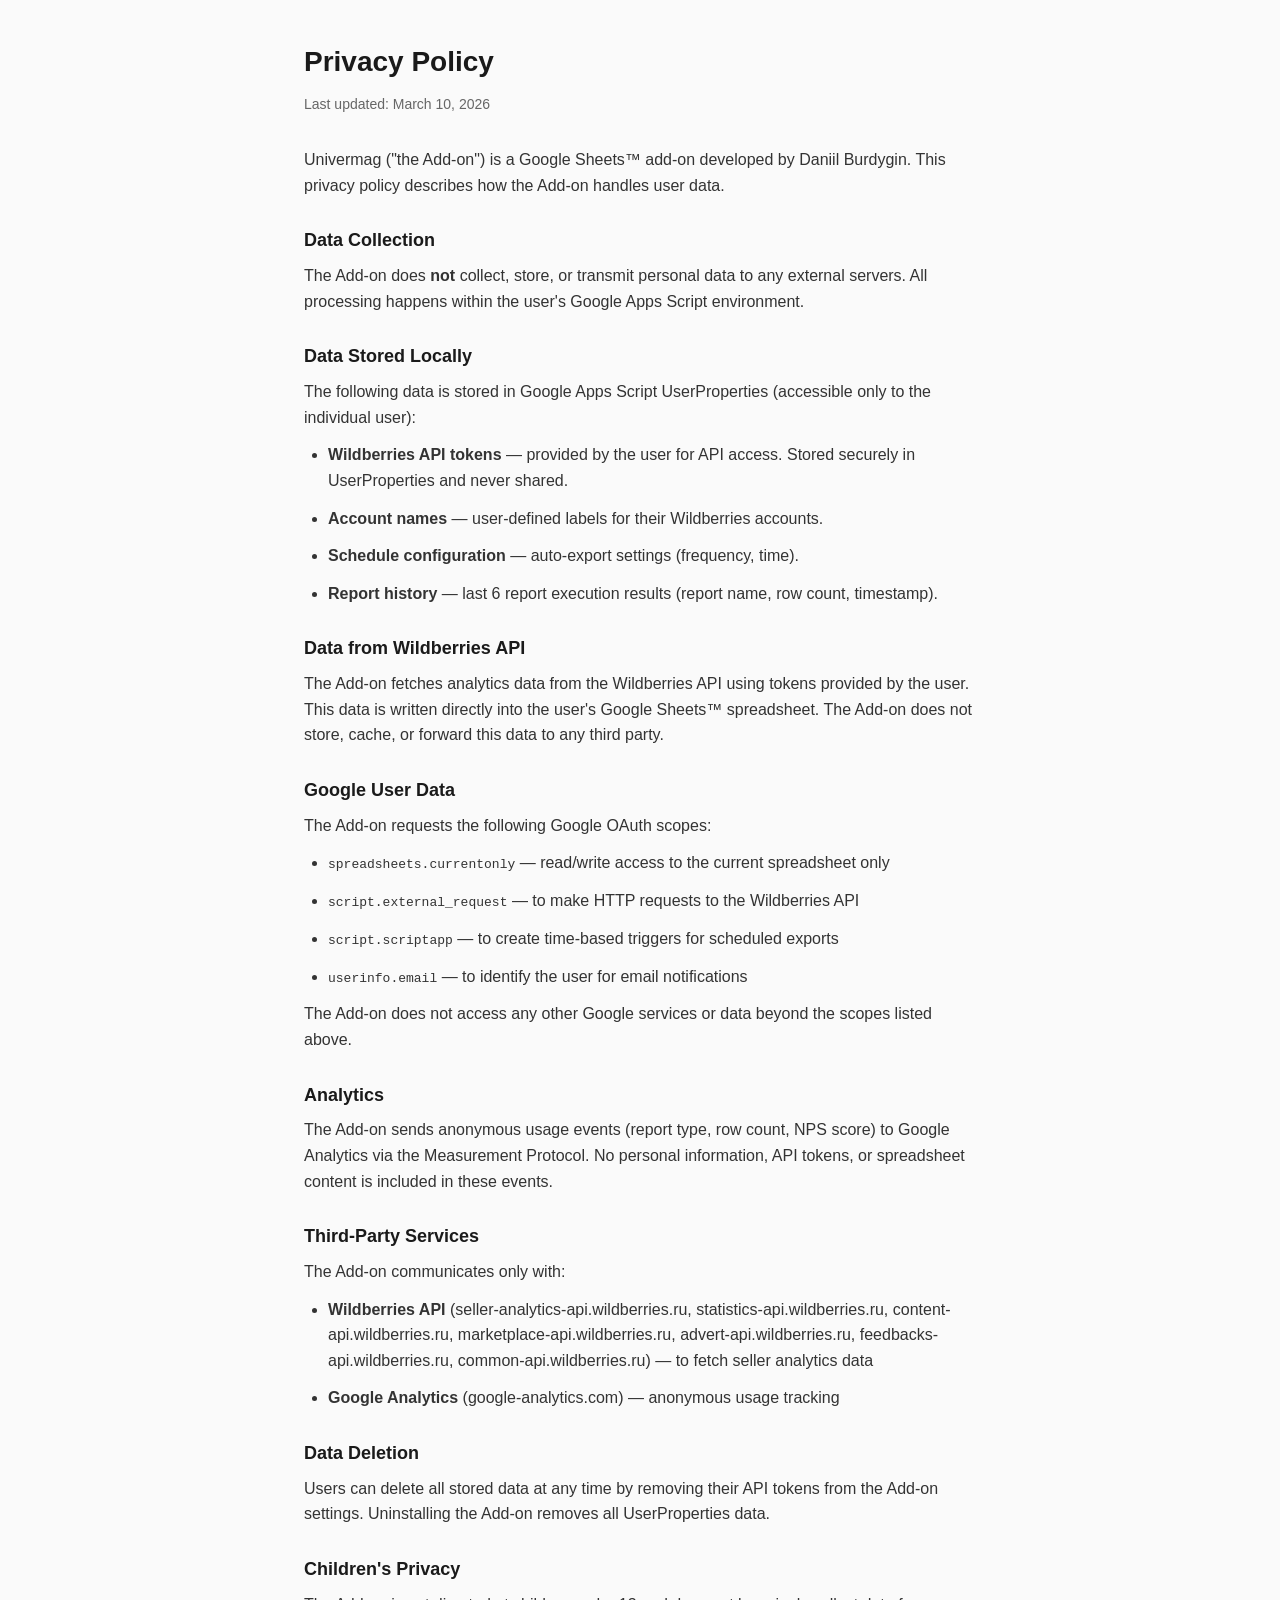
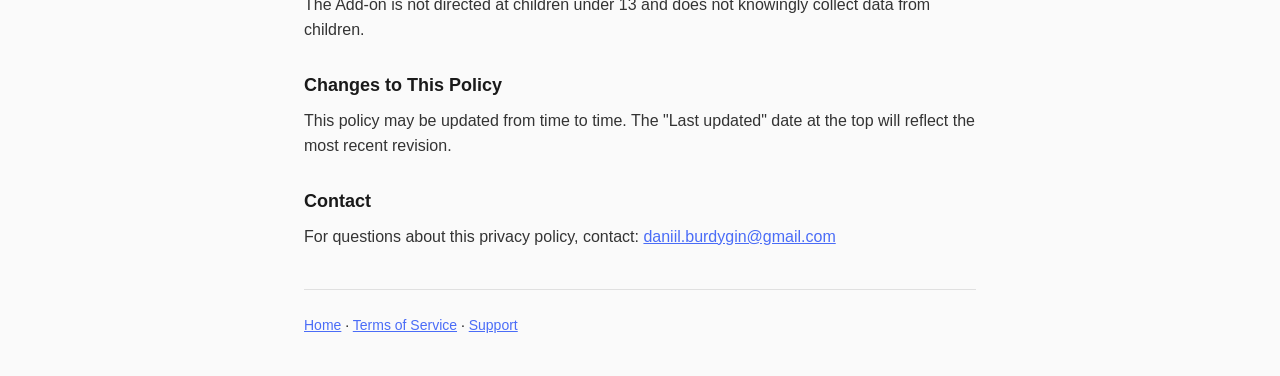
==== privacy.html @ 5c8b212e "Initial site: home, privacy policy, terms of service, support" ====
<!DOCTYPE html>
<html lang="en">
<head>
  <meta charset="UTF-8">
  <meta name="viewport" content="width=device-width, initial-scale=1.0">
  <title>Privacy Policy — Univermag</title>
  <style>
    * { box-sizing: border-box; margin: 0; padding: 0; }
    body { font-family: -apple-system, BlinkMacSystemFont, 'Segoe UI', Roboto, sans-serif; color: #1a1a1a; line-height: 1.6; background: #fafafa; }
    .container { max-width: 720px; margin: 0 auto; padding: 40px 24px; }
    h1 { font-size: 28px; margin-bottom: 8px; }
    h2 { font-size: 18px; margin-top: 28px; margin-bottom: 8px; }
    p, li { margin-bottom: 12px; color: #333; }
    ul { padding-left: 24px; }
    a { color: #4a6cf7; }
    .updated { color: #666; font-size: 14px; margin-bottom: 32px; }
    nav { margin-top: 40px; padding-top: 24px; border-top: 1px solid #e0e0e0; font-size: 14px; }
  </style>
</head>
<body>
  <div class="container">
    <h1>Privacy Policy</h1>
    <p class="updated">Last updated: March 10, 2026</p>

    <p>Univermag ("the Add-on") is a Google Sheets&#8482; add-on developed by Daniil Burdygin. This privacy policy describes how the Add-on handles user data.</p>

    <h2>Data Collection</h2>
    <p>The Add-on does <strong>not</strong> collect, store, or transmit personal data to any external servers. All processing happens within the user's Google Apps Script environment.</p>

    <h2>Data Stored Locally</h2>
    <p>The following data is stored in Google Apps Script UserProperties (accessible only to the individual user):</p>
    <ul>
      <li><strong>Wildberries API tokens</strong> — provided by the user for API access. Stored securely in UserProperties and never shared.</li>
      <li><strong>Account names</strong> — user-defined labels for their Wildberries accounts.</li>
      <li><strong>Schedule configuration</strong> — auto-export settings (frequency, time).</li>
      <li><strong>Report history</strong> — last 6 report execution results (report name, row count, timestamp).</li>
    </ul>

    <h2>Data from Wildberries API</h2>
    <p>The Add-on fetches analytics data from the Wildberries API using tokens provided by the user. This data is written directly into the user's Google Sheets&#8482; spreadsheet. The Add-on does not store, cache, or forward this data to any third party.</p>

    <h2>Google User Data</h2>
    <p>The Add-on requests the following Google OAuth scopes:</p>
    <ul>
      <li><code>spreadsheets.currentonly</code> — read/write access to the current spreadsheet only</li>
      <li><code>script.external_request</code> — to make HTTP requests to the Wildberries API</li>
      <li><code>script.scriptapp</code> — to create time-based triggers for scheduled exports</li>
      <li><code>userinfo.email</code> — to identify the user for email notifications</li>
    </ul>
    <p>The Add-on does not access any other Google services or data beyond the scopes listed above.</p>

    <h2>Analytics</h2>
    <p>The Add-on sends anonymous usage events (report type, row count, NPS score) to Google Analytics via the Measurement Protocol. No personal information, API tokens, or spreadsheet content is included in these events.</p>

    <h2>Third-Party Services</h2>
    <p>The Add-on communicates only with:</p>
    <ul>
      <li><strong>Wildberries API</strong> (seller-analytics-api.wildberries.ru, statistics-api.wildberries.ru, content-api.wildberries.ru, marketplace-api.wildberries.ru, advert-api.wildberries.ru, feedbacks-api.wildberries.ru, common-api.wildberries.ru) — to fetch seller analytics data</li>
      <li><strong>Google Analytics</strong> (google-analytics.com) — anonymous usage tracking</li>
    </ul>

    <h2>Data Deletion</h2>
    <p>Users can delete all stored data at any time by removing their API tokens from the Add-on settings. Uninstalling the Add-on removes all UserProperties data.</p>

    <h2>Children's Privacy</h2>
    <p>The Add-on is not directed at children under 13 and does not knowingly collect data from children.</p>

    <h2>Changes to This Policy</h2>
    <p>This policy may be updated from time to time. The "Last updated" date at the top will reflect the most recent revision.</p>

    <h2>Contact</h2>
    <p>For questions about this privacy policy, contact: <a href="mailto:daniil.burdygin@gmail.com">daniil.burdygin@gmail.com</a></p>

    <nav>
      <a href="index.html">Home</a> &middot;
      <a href="terms.html">Terms of Service</a> &middot;
      <a href="support.html">Support</a>
    </nav>
  </div>
</body>
</html>
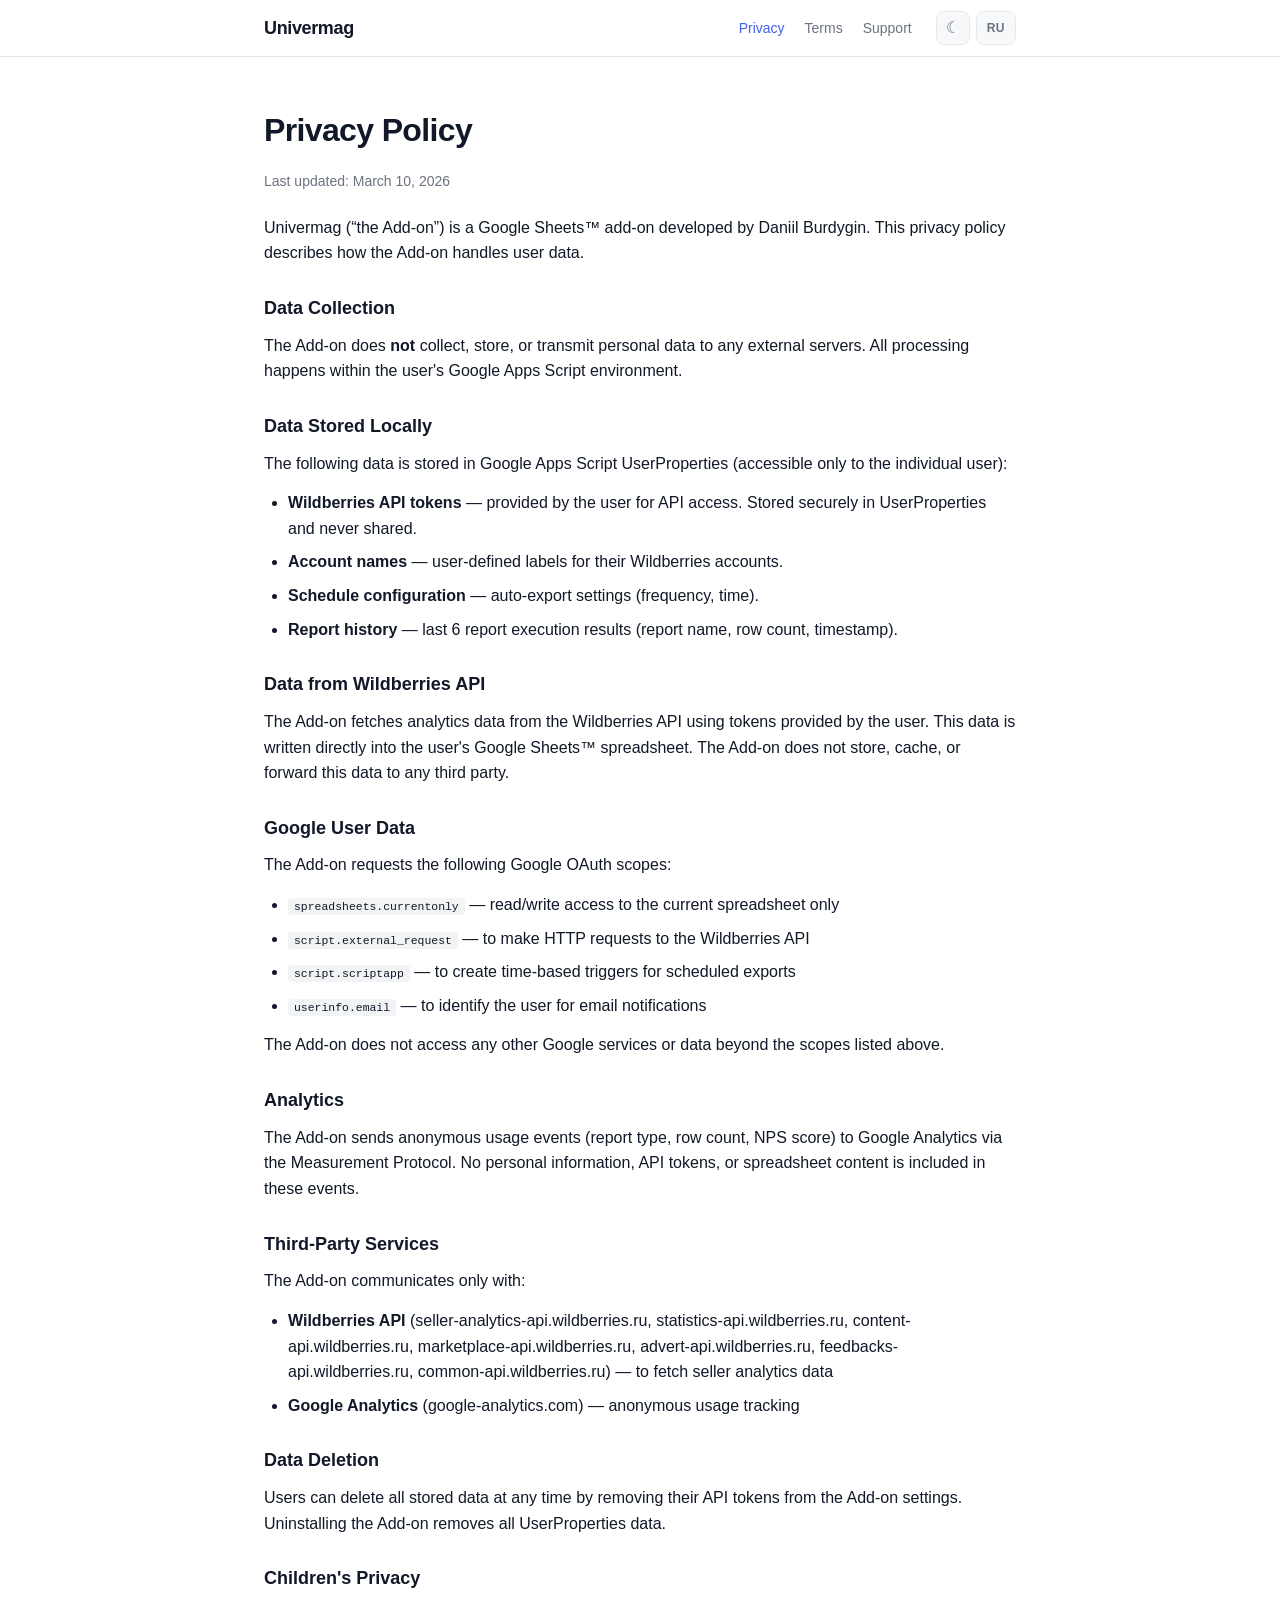
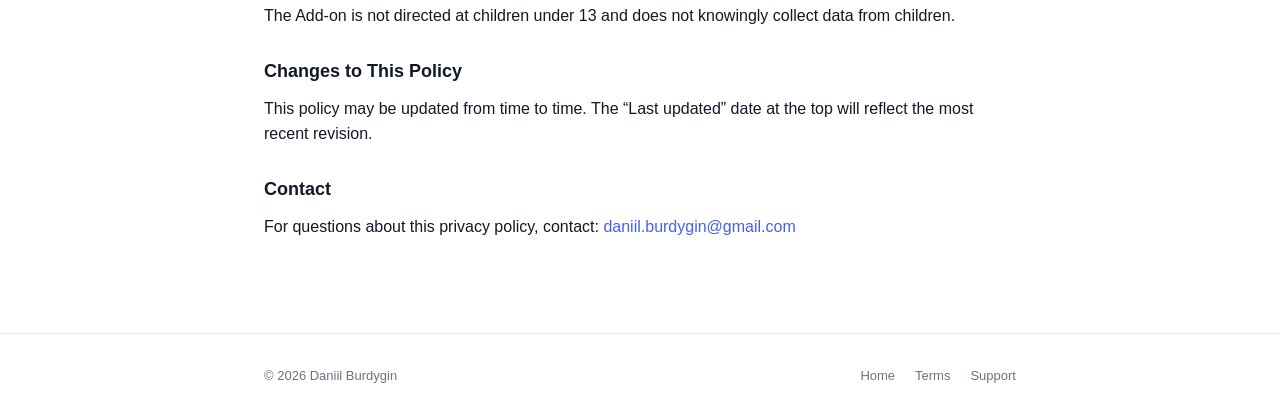
==== commit 47eb97e2: "Redesign: bilingual site with dark/light theme - New shared CSS with light/dark theme via CSS custom" ====
--- a/privacy.html
+++ b/privacy.html
@@ -1,81 +1,136 @@
 <!DOCTYPE html>
-<html lang="en">
+<html lang="ru" data-lang="ru" data-theme="light">
 <head>
   <meta charset="UTF-8">
   <meta name="viewport" content="width=device-width, initial-scale=1.0">
   <title>Privacy Policy — Univermag</title>
-  <style>
-    * { box-sizing: border-box; margin: 0; padding: 0; }
-    body { font-family: -apple-system, BlinkMacSystemFont, 'Segoe UI', Roboto, sans-serif; color: #1a1a1a; line-height: 1.6; background: #fafafa; }
-    .container { max-width: 720px; margin: 0 auto; padding: 40px 24px; }
-    h1 { font-size: 28px; margin-bottom: 8px; }
-    h2 { font-size: 18px; margin-top: 28px; margin-bottom: 8px; }
-    p, li { margin-bottom: 12px; color: #333; }
-    ul { padding-left: 24px; }
-    a { color: #4a6cf7; }
-    .updated { color: #666; font-size: 14px; margin-bottom: 32px; }
-    nav { margin-top: 40px; padding-top: 24px; border-top: 1px solid #e0e0e0; font-size: 14px; }
-  </style>
+  <script>(function(){var d=document.documentElement,t=localStorage.getItem('uvm-theme');if(!t&&window.matchMedia('(prefers-color-scheme:dark)').matches)t='dark';if(t)d.setAttribute('data-theme',t);var l=localStorage.getItem('uvm-lang');if(!l)l=navigator.language&&navigator.language.startsWith('ru')?'ru':'en';d.setAttribute('data-lang',l);d.lang=l})()</script>
+  <link rel="stylesheet" href="style.css">
 </head>
 <body>
-  <div class="container">
-    <h1>Privacy Policy</h1>
-    <p class="updated">Last updated: March 10, 2026</p>
+  <header class="header">
+    <div class="container header-inner">
+      <a href="index.html" class="logo">Univermag</a>
+      <nav class="nav">
+        <a href="privacy.html" aria-current="page"><span class="ru">Конфиденциальность</span><span class="en">Privacy</span></a>
+        <a href="terms.html"><span class="ru">Условия</span><span class="en">Terms</span></a>
+        <a href="support.html"><span class="ru">Поддержка</span><span class="en">Support</span></a>
+      </nav>
+      <div class="controls">
+        <button class="ctrl-btn" onclick="toggleTheme()" aria-label="Toggle theme"><span id="themeIcon">&#x263E;</span></button>
+        <button class="ctrl-btn lang-btn" id="langToggle" onclick="toggleLang()">EN</button>
+      </div>
+    </div>
+  </header>
 
-    <p>Univermag ("the Add-on") is a Google Sheets&#8482; add-on developed by Daniil Burdygin. This privacy policy describes how the Add-on handles user data.</p>
+  <main class="container">
+    <div class="page-header">
+      <h1><span class="ru">Политика конфиденциальности</span><span class="en">Privacy Policy</span></h1>
+      <p class="meta">
+        <span class="ru">Последнее обновление: 10 марта 2026</span>
+        <span class="en">Last updated: March 10, 2026</span>
+      </p>
+    </div>
 
-    <h2>Data Collection</h2>
-    <p>The Add-on does <strong>not</strong> collect, store, or transmit personal data to any external servers. All processing happens within the user's Google Apps Script environment.</p>
+    <div class="content">
+      <p>
+        <span class="ru">Univermag (&laquo;Расширение&raquo;) &mdash; это расширение Google Sheets&#8482;, разработанное Daniil Burdygin. Настоящая политика конфиденциальности описывает, как Расширение обрабатывает данные пользователей.</span>
+        <span class="en">Univermag (&ldquo;the Add-on&rdquo;) is a Google Sheets&#8482; add-on developed by Daniil Burdygin. This privacy policy describes how the Add-on handles user data.</span>
+      </p>
 
-    <h2>Data Stored Locally</h2>
-    <p>The following data is stored in Google Apps Script UserProperties (accessible only to the individual user):</p>
-    <ul>
-      <li><strong>Wildberries API tokens</strong> — provided by the user for API access. Stored securely in UserProperties and never shared.</li>
-      <li><strong>Account names</strong> — user-defined labels for their Wildberries accounts.</li>
-      <li><strong>Schedule configuration</strong> — auto-export settings (frequency, time).</li>
-      <li><strong>Report history</strong> — last 6 report execution results (report name, row count, timestamp).</li>
-    </ul>
+      <h2><span class="ru">Сбор данных</span><span class="en">Data Collection</span></h2>
+      <p>
+        <span class="ru">Расширение <strong>не</strong> собирает, не хранит и не передаёт персональные данные на внешние серверы. Вся обработка происходит в среде Google Apps Script пользователя.</span>
+        <span class="en">The Add-on does <strong>not</strong> collect, store, or transmit personal data to any external servers. All processing happens within the user's Google Apps Script environment.</span>
+      </p>
 
-    <h2>Data from Wildberries API</h2>
-    <p>The Add-on fetches analytics data from the Wildberries API using tokens provided by the user. This data is written directly into the user's Google Sheets&#8482; spreadsheet. The Add-on does not store, cache, or forward this data to any third party.</p>
+      <h2><span class="ru">Данные, хранящиеся локально</span><span class="en">Data Stored Locally</span></h2>
+      <p>
+        <span class="ru">Следующие данные хранятся в Google Apps Script UserProperties (доступны только конкретному пользователю):</span>
+        <span class="en">The following data is stored in Google Apps Script UserProperties (accessible only to the individual user):</span>
+      </p>
+      <ul>
+        <li><strong><span class="ru">API-токены Wildberries</span><span class="en">Wildberries API tokens</span></strong> — <span class="ru">предоставленные пользователем для доступа к API. Хранятся в UserProperties и никогда не передаются третьим лицам.</span><span class="en">provided by the user for API access. Stored securely in UserProperties and never shared.</span></li>
+        <li><strong><span class="ru">Названия аккаунтов</span><span class="en">Account names</span></strong> — <span class="ru">пользовательские метки для аккаунтов Wildberries.</span><span class="en">user-defined labels for their Wildberries accounts.</span></li>
+        <li><strong><span class="ru">Настройки расписания</span><span class="en">Schedule configuration</span></strong> — <span class="ru">параметры автовыгрузки (частота, время).</span><span class="en">auto-export settings (frequency, time).</span></li>
+        <li><strong><span class="ru">История отчётов</span><span class="en">Report history</span></strong> — <span class="ru">последние 6 результатов выгрузки (название, количество строк, время).</span><span class="en">last 6 report execution results (report name, row count, timestamp).</span></li>
+      </ul>
 
-    <h2>Google User Data</h2>
-    <p>The Add-on requests the following Google OAuth scopes:</p>
-    <ul>
-      <li><code>spreadsheets.currentonly</code> — read/write access to the current spreadsheet only</li>
-      <li><code>script.external_request</code> — to make HTTP requests to the Wildberries API</li>
-      <li><code>script.scriptapp</code> — to create time-based triggers for scheduled exports</li>
-      <li><code>userinfo.email</code> — to identify the user for email notifications</li>
-    </ul>
-    <p>The Add-on does not access any other Google services or data beyond the scopes listed above.</p>
+      <h2><span class="ru">Данные из Wildberries API</span><span class="en">Data from Wildberries API</span></h2>
+      <p>
+        <span class="ru">Расширение получает аналитические данные из Wildberries API с помощью токенов, предоставленных пользователем. Эти данные записываются непосредственно в таблицу Google Sheets&#8482; пользователя. Расширение не хранит, не кэширует и не пересылает эти данные третьим лицам.</span>
+        <span class="en">The Add-on fetches analytics data from the Wildberries API using tokens provided by the user. This data is written directly into the user's Google Sheets&#8482; spreadsheet. The Add-on does not store, cache, or forward this data to any third party.</span>
+      </p>
 
-    <h2>Analytics</h2>
-    <p>The Add-on sends anonymous usage events (report type, row count, NPS score) to Google Analytics via the Measurement Protocol. No personal information, API tokens, or spreadsheet content is included in these events.</p>
+      <h2><span class="ru">Данные Google-аккаунта</span><span class="en">Google User Data</span></h2>
+      <p>
+        <span class="ru">Расширение запрашивает следующие OAuth-разрешения Google:</span>
+        <span class="en">The Add-on requests the following Google OAuth scopes:</span>
+      </p>
+      <ul>
+        <li><code>spreadsheets.currentonly</code> — <span class="ru">чтение/запись только в текущей таблице</span><span class="en">read/write access to the current spreadsheet only</span></li>
+        <li><code>script.external_request</code> — <span class="ru">HTTP-запросы к Wildberries API</span><span class="en">to make HTTP requests to the Wildberries API</span></li>
+        <li><code>script.scriptapp</code> — <span class="ru">создание триггеров для автовыгрузки по расписанию</span><span class="en">to create time-based triggers for scheduled exports</span></li>
+        <li><code>userinfo.email</code> — <span class="ru">идентификация пользователя для email-уведомлений</span><span class="en">to identify the user for email notifications</span></li>
+      </ul>
+      <p>
+        <span class="ru">Расширение не обращается к другим сервисам или данным Google, кроме перечисленных выше.</span>
+        <span class="en">The Add-on does not access any other Google services or data beyond the scopes listed above.</span>
+      </p>
 
-    <h2>Third-Party Services</h2>
-    <p>The Add-on communicates only with:</p>
-    <ul>
-      <li><strong>Wildberries API</strong> (seller-analytics-api.wildberries.ru, statistics-api.wildberries.ru, content-api.wildberries.ru, marketplace-api.wildberries.ru, advert-api.wildberries.ru, feedbacks-api.wildberries.ru, common-api.wildberries.ru) — to fetch seller analytics data</li>
-      <li><strong>Google Analytics</strong> (google-analytics.com) — anonymous usage tracking</li>
-    </ul>
+      <h2><span class="ru">Аналитика</span><span class="en">Analytics</span></h2>
+      <p>
+        <span class="ru">Расширение отправляет анонимные события использования (тип отчёта, количество строк, NPS-оценка) в Google Analytics через Measurement Protocol. Персональные данные, API-токены и содержимое таблицы не включаются в эти события.</span>
+        <span class="en">The Add-on sends anonymous usage events (report type, row count, NPS score) to Google Analytics via the Measurement Protocol. No personal information, API tokens, or spreadsheet content is included in these events.</span>
+      </p>
 
-    <h2>Data Deletion</h2>
-    <p>Users can delete all stored data at any time by removing their API tokens from the Add-on settings. Uninstalling the Add-on removes all UserProperties data.</p>
+      <h2><span class="ru">Сторонние сервисы</span><span class="en">Third-Party Services</span></h2>
+      <p>
+        <span class="ru">Расширение взаимодействует только с:</span>
+        <span class="en">The Add-on communicates only with:</span>
+      </p>
+      <ul>
+        <li><strong>Wildberries API</strong> (seller-analytics-api.wildberries.ru, statistics-api.wildberries.ru, content-api.wildberries.ru, marketplace-api.wildberries.ru, advert-api.wildberries.ru, feedbacks-api.wildberries.ru, common-api.wildberries.ru) — <span class="ru">получение аналитических данных</span><span class="en">to fetch seller analytics data</span></li>
+        <li><strong>Google Analytics</strong> (google-analytics.com) — <span class="ru">анонимная аналитика использования</span><span class="en">anonymous usage tracking</span></li>
+      </ul>
 
-    <h2>Children's Privacy</h2>
-    <p>The Add-on is not directed at children under 13 and does not knowingly collect data from children.</p>
+      <h2><span class="ru">Удаление данных</span><span class="en">Data Deletion</span></h2>
+      <p>
+        <span class="ru">Пользователь может удалить все сохранённые данные в любой момент, удалив свои API-токены в настройках расширения. При удалении расширения все данные UserProperties удаляются автоматически.</span>
+        <span class="en">Users can delete all stored data at any time by removing their API tokens from the Add-on settings. Uninstalling the Add-on removes all UserProperties data.</span>
+      </p>
 
-    <h2>Changes to This Policy</h2>
-    <p>This policy may be updated from time to time. The "Last updated" date at the top will reflect the most recent revision.</p>
+      <h2><span class="ru">Конфиденциальность детей</span><span class="en">Children's Privacy</span></h2>
+      <p>
+        <span class="ru">Расширение не предназначено для детей младше 13 лет и не собирает данные о детях.</span>
+        <span class="en">The Add-on is not directed at children under 13 and does not knowingly collect data from children.</span>
+      </p>
 
-    <h2>Contact</h2>
-    <p>For questions about this privacy policy, contact: <a href="mailto:daniil.burdygin@gmail.com">daniil.burdygin@gmail.com</a></p>
+      <h2><span class="ru">Изменения политики</span><span class="en">Changes to This Policy</span></h2>
+      <p>
+        <span class="ru">Настоящая политика может обновляться. Дата последнего обновления указана вверху страницы.</span>
+        <span class="en">This policy may be updated from time to time. The &ldquo;Last updated&rdquo; date at the top will reflect the most recent revision.</span>
+      </p>
 
-    <nav>
-      <a href="index.html">Home</a> &middot;
-      <a href="terms.html">Terms of Service</a> &middot;
-      <a href="support.html">Support</a>
-    </nav>
-  </div>
+      <h2><span class="ru">Контакты</span><span class="en">Contact</span></h2>
+      <p>
+        <span class="ru">По вопросам конфиденциальности: <a href="mailto:daniil.burdygin@gmail.com">daniil.burdygin@gmail.com</a></span>
+        <span class="en">For questions about this privacy policy, contact: <a href="mailto:daniil.burdygin@gmail.com">daniil.burdygin@gmail.com</a></span>
+      </p>
+    </div>
+  </main>
+
+  <footer class="footer">
+    <div class="container footer-inner">
+      <span class="footer-copy">&copy; 2026 Daniil Burdygin</span>
+      <div class="footer-links">
+        <a href="index.html"><span class="ru">Главная</span><span class="en">Home</span></a>
+        <a href="terms.html"><span class="ru">Условия</span><span class="en">Terms</span></a>
+        <a href="support.html"><span class="ru">Поддержка</span><span class="en">Support</span></a>
+      </div>
+    </div>
+  </footer>
+
+  <script src="script.js"></script>
 </body>
 </html>
--- a/style.css
+++ b/style.css
@@ -0,0 +1,126 @@
+/* ===== Theme Variables ===== */
+:root {
+  --bg: #ffffff;
+  --bg-alt: #f7f8fa;
+  --surface: #ffffff;
+  --text: #111827;
+  --text-sec: #6b7280;
+  --accent: #4361ee;
+  --accent-hover: #3651d4;
+  --border: #e5e7eb;
+  --shadow-sm: 0 1px 2px rgba(0,0,0,0.05);
+  --shadow-md: 0 4px 12px rgba(0,0,0,0.08);
+  --header-bg: rgba(255,255,255,0.82);
+  --code-bg: #f1f3f5;
+  --radius: 10px;
+}
+[data-theme="dark"] {
+  --bg: #0f1117;
+  --bg-alt: #161822;
+  --surface: #1c1e2a;
+  --text: #e5e7eb;
+  --text-sec: #9ca3af;
+  --accent: #6381f5;
+  --accent-hover: #7b94f8;
+  --border: #2d303e;
+  --shadow-sm: 0 1px 2px rgba(0,0,0,0.2);
+  --shadow-md: 0 4px 12px rgba(0,0,0,0.3);
+  --header-bg: rgba(15,17,23,0.82);
+  --code-bg: #252538;
+}
+
+/* ===== Reset & Base ===== */
+*, *::before, *::after { box-sizing: border-box; }
+body { margin: 0; font-family: -apple-system, BlinkMacSystemFont, 'Segoe UI', Inter, Roboto, sans-serif; background: var(--bg); color: var(--text); line-height: 1.6; transition: background 0.25s, color 0.25s; -webkit-font-smoothing: antialiased; }
+a { color: var(--accent); text-decoration: none; transition: color 0.15s; }
+a:hover { color: var(--accent-hover); }
+img { max-width: 100%; }
+
+/* ===== Layout ===== */
+.container { max-width: 800px; margin: 0 auto; padding: 0 24px; }
+
+/* ===== Header ===== */
+.header { position: sticky; top: 0; z-index: 100; background: var(--header-bg); backdrop-filter: blur(12px); -webkit-backdrop-filter: blur(12px); border-bottom: 1px solid var(--border); transition: background 0.25s, border-color 0.25s; }
+.header-inner { display: flex; align-items: center; height: 56px; gap: 8px; }
+.logo { font-weight: 700; font-size: 18px; color: var(--text); text-decoration: none; letter-spacing: -0.02em; margin-right: auto; }
+.logo:hover { color: var(--accent); }
+.nav { display: flex; gap: 20px; }
+.nav a { font-size: 14px; color: var(--text-sec); text-decoration: none; transition: color 0.15s; }
+.nav a:hover, .nav a[aria-current="page"] { color: var(--accent); }
+.controls { display: flex; gap: 6px; margin-left: 16px; }
+.ctrl-btn { display: inline-flex; align-items: center; justify-content: center; width: 34px; height: 34px; background: var(--bg-alt); border: 1px solid var(--border); border-radius: 8px; cursor: pointer; font-size: 16px; color: var(--text-sec); transition: all 0.15s; line-height: 1; }
+.ctrl-btn:hover { background: var(--border); color: var(--text); }
+.lang-btn { width: auto; padding: 0 10px; font-size: 12px; font-weight: 600; letter-spacing: 0.04em; font-family: inherit; }
+
+/* ===== Hero (home page) ===== */
+.hero { padding: 64px 0 48px; text-align: center; }
+.hero h1 { font-size: 44px; font-weight: 800; letter-spacing: -0.03em; line-height: 1.1; margin: 0 0 16px; }
+.hero .tagline { font-size: 18px; color: var(--text-sec); max-width: 520px; margin: 0 auto; line-height: 1.5; }
+
+/* ===== Page Header ===== */
+.page-header { padding: 48px 0 8px; }
+.page-header h1 { font-size: 32px; font-weight: 700; letter-spacing: -0.02em; margin: 0 0 6px; }
+.page-header .meta { font-size: 14px; color: var(--text-sec); }
+
+/* ===== Content ===== */
+.content { padding-bottom: 64px; }
+.content h2 { font-size: 18px; font-weight: 600; margin: 28px 0 10px; }
+.content p { margin: 0 0 14px; }
+.content ul { padding-left: 24px; margin: 0 0 14px; }
+.content li { margin-bottom: 8px; }
+.content strong { font-weight: 600; }
+.content code { background: var(--code-bg); padding: 2px 6px; border-radius: 4px; font-size: 0.88em; transition: background 0.25s; }
+
+/* ===== Features Grid ===== */
+.features { display: grid; grid-template-columns: repeat(auto-fit, minmax(240px, 1fr)); gap: 14px; margin: 32px 0 48px; }
+.feature-card { padding: 20px; background: var(--surface); border: 1px solid var(--border); border-radius: var(--radius); transition: all 0.2s; }
+.feature-card:hover { box-shadow: var(--shadow-md); border-color: var(--accent); }
+.feature-card h3 { font-size: 15px; font-weight: 600; margin: 0 0 4px; }
+.feature-card p { font-size: 14px; color: var(--text-sec); margin: 0; line-height: 1.5; }
+
+/* ===== Contact Card ===== */
+.contact-card { padding: 24px; background: var(--surface); border: 1px solid var(--border); border-radius: var(--radius); margin: 24px 0; transition: border-color 0.25s, background 0.25s; }
+.contact-card h2 { font-size: 18px; font-weight: 600; margin: 0 0 12px; }
+.contact-links { display: flex; flex-wrap: wrap; gap: 20px; margin-top: 12px; }
+.contact-links a { display: inline-flex; align-items: center; gap: 6px; font-size: 14px; }
+.contact-links .sep { color: var(--border); user-select: none; }
+
+/* ===== FAQ ===== */
+details { margin-bottom: 8px; border: 1px solid var(--border); border-radius: var(--radius); overflow: hidden; transition: border-color 0.25s; }
+details summary { padding: 14px 18px; cursor: pointer; font-weight: 600; font-size: 15px; background: var(--bg-alt); transition: background 0.25s; list-style: none; display: flex; align-items: center; justify-content: space-between; }
+details summary::-webkit-details-marker { display: none; }
+details summary::after { content: "+"; font-size: 18px; color: var(--text-sec); transition: transform 0.2s; }
+details[open] summary::after { content: "\2212"; }
+details[open] summary { border-bottom: 1px solid var(--border); }
+.faq-body { padding: 16px 18px; }
+.faq-body p { margin: 0 0 8px; }
+.faq-body p:last-child { margin: 0; }
+.faq-body ul { padding-left: 20px; margin: 8px 0; }
+
+/* ===== Footer ===== */
+.footer { padding: 32px 0; border-top: 1px solid var(--border); margin-top: 16px; transition: border-color 0.25s; }
+.footer-inner { display: flex; justify-content: space-between; align-items: center; flex-wrap: wrap; gap: 12px; }
+.footer-links { display: flex; gap: 20px; }
+.footer-links a { font-size: 13px; color: var(--text-sec); }
+.footer-links a:hover { color: var(--accent); }
+.footer-copy { font-size: 13px; color: var(--text-sec); }
+
+/* ===== Language ===== */
+[data-lang="ru"] .en { display: none !important; }
+[data-lang="en"] .ru { display: none !important; }
+
+/* ===== Responsive ===== */
+@media (max-width: 640px) {
+  .hero { padding: 40px 0 32px; }
+  .hero h1 { font-size: 30px; }
+  .hero .tagline { font-size: 16px; }
+  .page-header { padding: 32px 0 4px; }
+  .page-header h1 { font-size: 26px; }
+  .nav { gap: 14px; }
+  .nav a { font-size: 13px; }
+  .controls { margin-left: 10px; }
+  .features { grid-template-columns: 1fr; }
+  .footer-inner { flex-direction: column; text-align: center; }
+  .footer-links { justify-content: center; }
+  .contact-links { flex-direction: column; gap: 10px; }
+}
